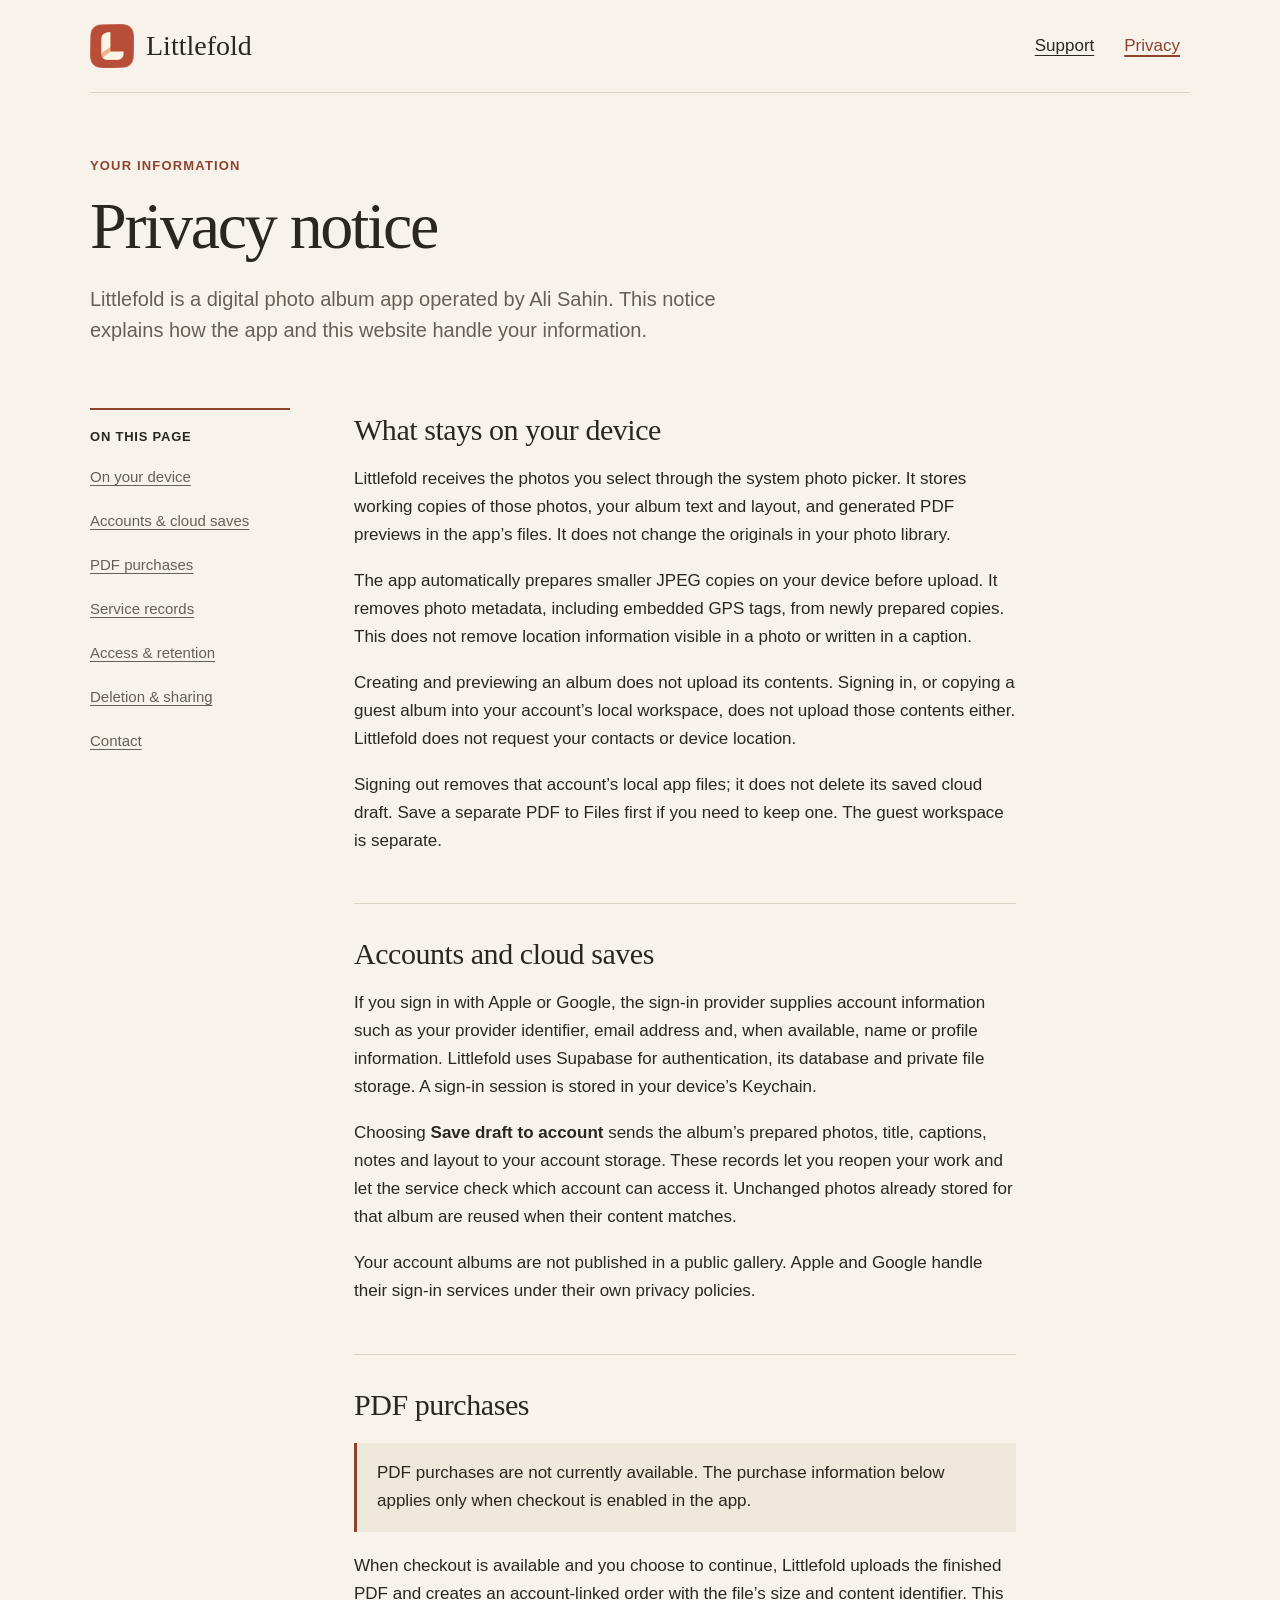
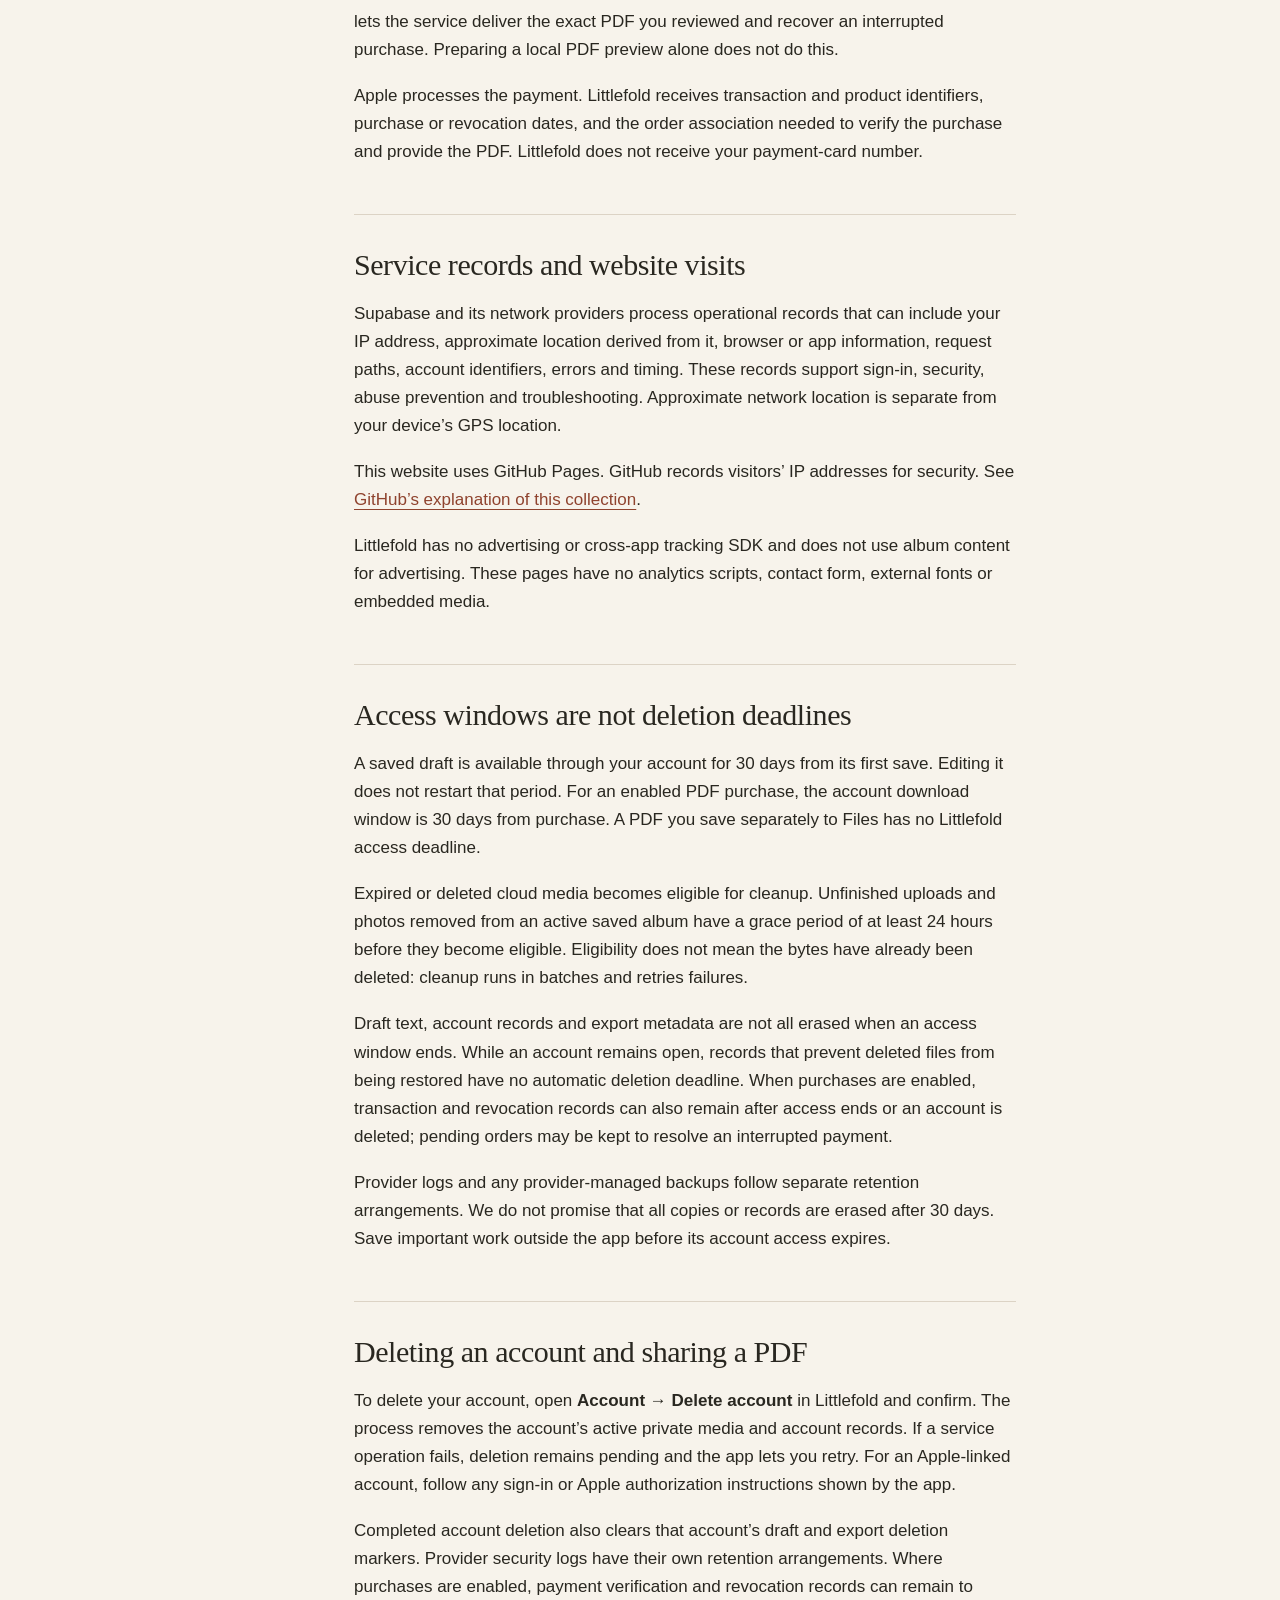
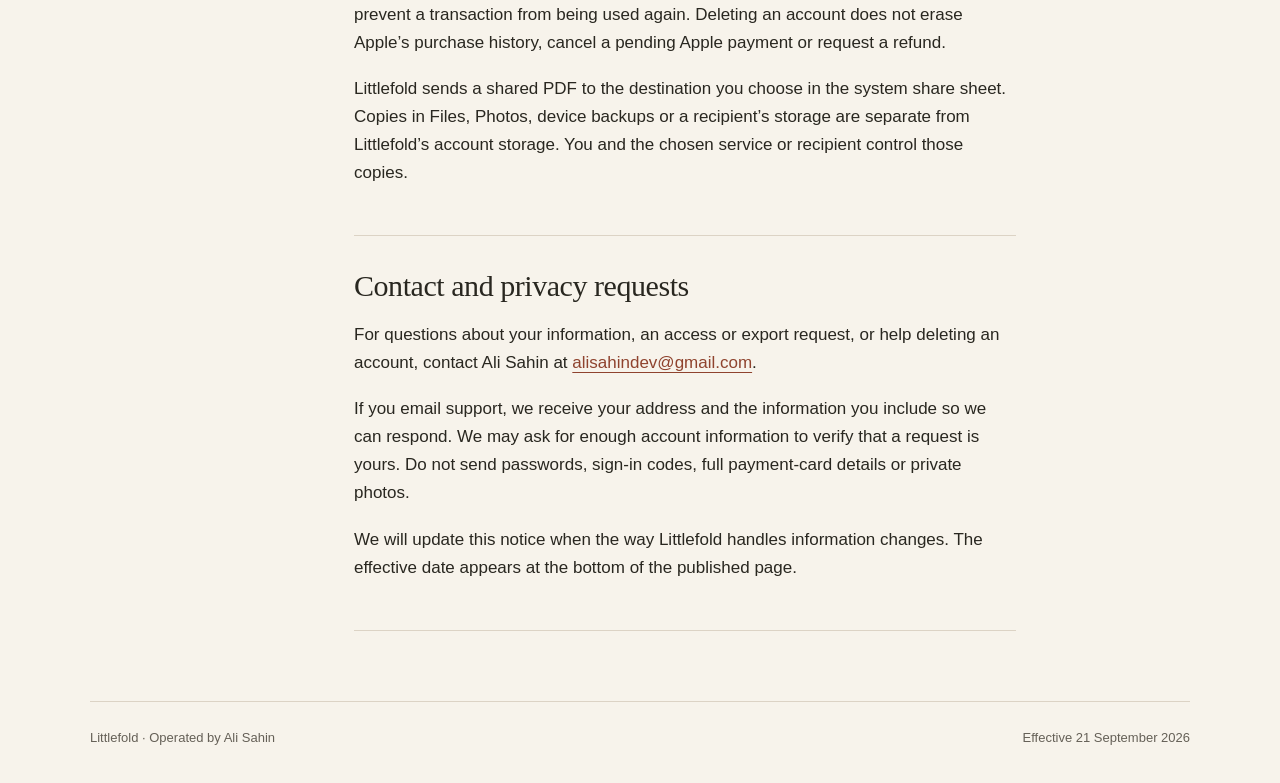
==== privacy.html @ f8caa30a "Publish Littlefold privacy and support pages" ====
<!doctype html>
<html lang="en">
<head>
  <meta charset="utf-8">
  <meta name="viewport" content="width=device-width, initial-scale=1">
  <meta name="referrer" content="no-referrer">
  <meta http-equiv="Content-Security-Policy" content="default-src 'none'; style-src 'self'; img-src 'self'; base-uri 'none'; form-action 'none'">

  <meta name="description" content="Help with Littlefold albums, account saves and PDFs, and an explanation of how your information is handled.">
  <title>Privacy — Littlefold</title>
  <link rel="icon" href="brand/littlefold.png" type="image/png">
  <link rel="stylesheet" href="styles.css">
</head>
<body>
  <a class="skip" href="#main">Skip to content</a>

  <header class="shell site-header">
    <a class="brand" href="index.html"><img src="brand/littlefold.png" alt="" width="44" height="44"><span>Littlefold</span></a>
    <nav aria-label="Main navigation"><a href="support.html">Support</a><a href="privacy.html" aria-current="page">Privacy</a></nav>
  </header>
  <main id="main" class="shell" tabindex="-1"><div class="hero">
  <p class="eyebrow">Your information</p>
  <h1>Privacy notice</h1>
  <p class="lead">Littlefold is a digital photo album app operated by Ali Sahin. This notice explains how the app and this website handle your information.</p>
</div>
<div class="reading-layout">
  <nav class="contents" aria-label="On this page"><p>On this page</p><div>
    <a href="#device">On your device</a><a href="#account">Accounts &amp; cloud saves</a><a href="#payments">PDF purchases</a><a href="#records">Service records</a><a href="#retention">Access &amp; retention</a><a href="#deletion">Deletion &amp; sharing</a><a href="#contact">Contact</a>
  </div></nav>
  <div class="prose">
    <section id="device">
      <h2>What stays on your device</h2>
      <p>Littlefold receives the photos you select through the system photo picker. It stores working copies of those photos, your album text and layout, and generated PDF previews in the app’s files. It does not change the originals in your photo library.</p>
      <p>The app automatically prepares smaller JPEG copies on your device before upload. It removes photo metadata, including embedded GPS tags, from newly prepared copies. This does not remove location information visible in a photo or written in a caption.</p>
      <p>Creating and previewing an album does not upload its contents. Signing in, or copying a guest album into your account’s local workspace, does not upload those contents either. Littlefold does not request your contacts or device location.</p>
      <p>Signing out removes that account’s local app files; it does not delete its saved cloud draft. Save a separate PDF to Files first if you need to keep one. The guest workspace is separate.</p>
    </section>
    <section id="account">
      <h2>Accounts and cloud saves</h2>
      <p>If you sign in with Apple or Google, the sign-in provider supplies account information such as your provider identifier, email address and, when available, name or profile information. Littlefold uses Supabase for authentication, its database and private file storage. A sign-in session is stored in your device’s Keychain.</p>
      <p>Choosing <strong>Save draft to account</strong> sends the album’s prepared photos, title, captions, notes and layout to your account storage. These records let you reopen your work and let the service check which account can access it. Unchanged photos already stored for that album are reused when their content matches.</p>
      <p>Your account albums are not published in a public gallery. Apple and Google handle their sign-in services under their own privacy policies.</p>
    </section>
    <section id="payments">
      <h2>PDF purchases</h2>
      <div class="note"><p>PDF purchases are not currently available. The purchase information below applies only when checkout is enabled in the app.</p></div>
      <p>When checkout is available and you choose to continue, Littlefold uploads the finished PDF and creates an account-linked order with the file’s size and content identifier. This lets the service deliver the exact PDF you reviewed and recover an interrupted purchase. Preparing a local PDF preview alone does not do this.</p>
      <p>Apple processes the payment. Littlefold receives transaction and product identifiers, purchase or revocation dates, and the order association needed to verify the purchase and provide the PDF. Littlefold does not receive your payment-card number.</p>
    </section>
    <section id="records">
      <h2>Service records and website visits</h2>
      <p>Supabase and its network providers process operational records that can include your IP address, approximate location derived from it, browser or app information, request paths, account identifiers, errors and timing. These records support sign-in, security, abuse prevention and troubleshooting. Approximate network location is separate from your device’s GPS location.</p>
      <p>This website uses GitHub Pages. GitHub records visitors’ IP addresses for security. See <a href="https://docs.github.com/en/pages/getting-started-with-github-pages/what-is-github-pages#data-collection">GitHub’s explanation of this collection</a>.</p>
      <p>Littlefold has no advertising or cross-app tracking SDK and does not use album content for advertising. These pages have no analytics scripts, contact form, external fonts or embedded media.</p>
    </section>
    <section id="retention">
      <h2>Access windows are not deletion deadlines</h2>
      <p>A saved draft is available through your account for 30 days from its first save. Editing it does not restart that period. For an enabled PDF purchase, the account download window is 30 days from purchase. A PDF you save separately to Files has no Littlefold access deadline.</p>
      <p>Expired or deleted cloud media becomes eligible for cleanup. Unfinished uploads and photos removed from an active saved album have a grace period of at least 24 hours before they become eligible. Eligibility does not mean the bytes have already been deleted: cleanup runs in batches and retries failures.</p>
      <p>Draft text, account records and export metadata are not all erased when an access window ends. While an account remains open, records that prevent deleted files from being restored have no automatic deletion deadline. When purchases are enabled, transaction and revocation records can also remain after access ends or an account is deleted; pending orders may be kept to resolve an interrupted payment.</p>
      <p>Provider logs and any provider-managed backups follow separate retention arrangements. We do not promise that all copies or records are erased after 30 days. Save important work outside the app before its account access expires.</p>
    </section>
    <section id="deletion">
      <h2>Deleting an account and sharing a PDF</h2>
      <p>To delete your account, open <strong>Account → Delete account</strong> in Littlefold and confirm. The process removes the account’s active private media and account records. If a service operation fails, deletion remains pending and the app lets you retry. For an Apple-linked account, follow any sign-in or Apple authorization instructions shown by the app.</p>
      <p>Completed account deletion also clears that account’s draft and export deletion markers. Provider security logs have their own retention arrangements. Where purchases are enabled, payment verification and revocation records can remain to prevent a transaction from being used again. Deleting an account does not erase Apple’s purchase history, cancel a pending Apple payment or request a refund.</p>
      <p>Littlefold sends a shared PDF to the destination you choose in the system share sheet. Copies in Files, Photos, device backups or a recipient’s storage are separate from Littlefold’s account storage. You and the chosen service or recipient control those copies.</p>
    </section>
    <section id="contact">
      <h2>Contact and privacy requests</h2>
      <p>For questions about your information, an access or export request, or help deleting an account, contact Ali Sahin at <a href="mailto:alisahindev@gmail.com">alisahindev@gmail.com</a>.</p>
      <p>If you email support, we receive your address and the information you include so we can respond. We may ask for enough account information to verify that a request is yours. Do not send passwords, sign-in codes, full payment-card details or private photos.</p>
      <p>We will update this notice when the way Littlefold handles information changes. The effective date appears at the bottom of the published page.</p>
    </section>
  </div>
</div>
</main>
  <footer class="shell site-footer"><p>Littlefold · Operated by Ali Sahin</p><p>Effective 21 September 2026</p></footer>
</body>
</html>
---- styles.css ----
:root {
  color-scheme: light;
  --cream: #f7f3eb;
  --paper: #fffdf8;
  --ink: #292720;
  --muted: #656057;
  --rust: #8f432e;
  --line: #dcd3c5;
  font-family: -apple-system, BlinkMacSystemFont, "Segoe UI", sans-serif;
  color: var(--ink);
  background: var(--cream);
  font-synthesis: none;
}
* { box-sizing: border-box; }
body { margin: 0; font-size: 17px; line-height: 1.65; }
.shell { width: min(1100px, calc(100% - 64px)); margin-inline: auto; }
a { color: var(--rust); text-underline-offset: .22em; text-decoration-thickness: 1px; overflow-wrap: anywhere; }
a:hover { text-decoration-thickness: 2px; }
:focus-visible { outline: 3px solid var(--rust); outline-offset: 5px; border-radius: 2px; }
.skip { position: absolute; top: 8px; left: 16px; padding: 12px 18px; background: var(--paper); transform: translateY(-200%); z-index: 10; }
.skip:focus { transform: none; }
.draft { background: #eee0d3; padding-block: 10px; font-size: 14px; }
.site-header { display: flex; align-items: center; justify-content: space-between; gap: 20px; padding-block: 24px; border-bottom: 1px solid var(--line); }
.brand { display: inline-flex; align-items: center; gap: 12px; text-decoration: none; color: var(--ink); font: 28px Georgia, "Times New Roman", serif; }
.brand img { display: block; flex: none; }
.site-header nav { display: flex; gap: 10px; flex-wrap: wrap; }
.site-header nav a { display: inline-flex; min-height: 44px; align-items: center; padding-inline: 10px; color: var(--ink); }
.site-header nav a[aria-current] { color: var(--rust); text-decoration-thickness: 2px; }
.hero { padding-block: 62px 44px; max-width: 790px; }
.eyebrow { color: var(--rust); font-size: 13px; letter-spacing: .09em; text-transform: uppercase; font-weight: 650; margin: 0 0 14px; }
h1, h2, h3 { line-height: 1.18; text-wrap: balance; }
h1 { font: normal clamp(42px, 5.4vw, 66px)/1.08 Georgia, "Times New Roman", serif; letter-spacing: -.035em; margin: 0 0 22px; }
h2 { font: normal 30px/1.23 Georgia, "Times New Roman", serif; letter-spacing: -.015em; margin: 0 0 16px; }
h3 { font-size: 18px; margin: 24px 0 8px; }
p { margin: 0 0 18px; }
.lead { font-size: 20px; line-height: 1.55; max-width: 60ch; color: var(--muted); }
.reading-layout { display: grid; grid-template-columns: 200px minmax(0, 1fr); gap: 64px; padding-bottom: 70px; align-items: start; }
.contents { border-top: 2px solid var(--rust); padding-top: 16px; position: sticky; top: 24px; }
.contents p { font-size: 13px; font-weight: 650; text-transform: uppercase; letter-spacing: .06em; margin-bottom: 8px; }
.contents a { display: flex; align-items: center; min-height: 44px; padding-block: 8px; font-size: 15px; color: var(--muted); }
.prose { max-width: 70ch; min-width: 0; }
.prose section { scroll-margin-top: 24px; padding-block: 4px 30px; margin-bottom: 28px; border-bottom: 1px solid var(--line); }
.prose section:last-child { margin-bottom: 0; }
ul, ol { padding-left: 24px; margin: 0 0 20px; }
li { padding-left: 4px; margin-bottom: 10px; }
.note { border-left: 3px solid var(--rust); padding: 16px 20px; background: #eee7dc; margin-block: 20px; }
.note p:last-child { margin-bottom: 0; }
.pending { font-weight: 600; color: var(--rust); }
.cards { display: grid; grid-template-columns: 1fr 1fr; gap: 24px; padding-bottom: 70px; }
.card { background: var(--paper); border: 1px solid var(--line); border-top: 3px solid var(--rust); padding: 30px; }
.card p { max-width: 40ch; color: var(--muted); }
.card a { display: inline-flex; align-items: center; min-height: 44px; font-weight: 600; }
.site-footer { border-top: 1px solid var(--line); padding-block: 25px 35px; display: flex; justify-content: space-between; flex-wrap: wrap; gap: 12px 32px; color: var(--muted); font-size: 13px; }
.site-footer p { margin: 0; }
@media (max-width: 760px) {
  .shell { width: calc(100% - 40px); }
  .site-header { padding-block: 18px; }
  .brand { font-size: 25px; gap: 9px; }
  .site-header nav { gap: 0; }
  .site-header nav a { padding-inline: 8px; font-size: 15px; }
  .hero { padding-block: 40px 28px; }
  .lead { font-size: 18px; }
  .reading-layout { grid-template-columns: minmax(0, 1fr); gap: 30px; padding-bottom: 40px; }
  .contents { position: static; }
  .contents div { display: flex; flex-wrap: wrap; gap: 0 22px; }
  .cards { grid-template-columns: minmax(0, 1fr); gap: 16px; padding-bottom: 40px; }
  .card { padding: 24px; }
}
@media (max-width: 380px) {
  .site-header { align-items: flex-start; flex-direction: column; gap: 10px; }
  .site-header nav a:first-child { padding-left: 0; }
}
@media print {
  body { background: white; color: black; }
  .shell { width: 100%; }
  .site-header nav, .contents, .skip { display: none; }
  .reading-layout { display: block; }
  .prose { max-width: none; }
  .hero { padding-block: 24px; }
  a { color: inherit; }
}
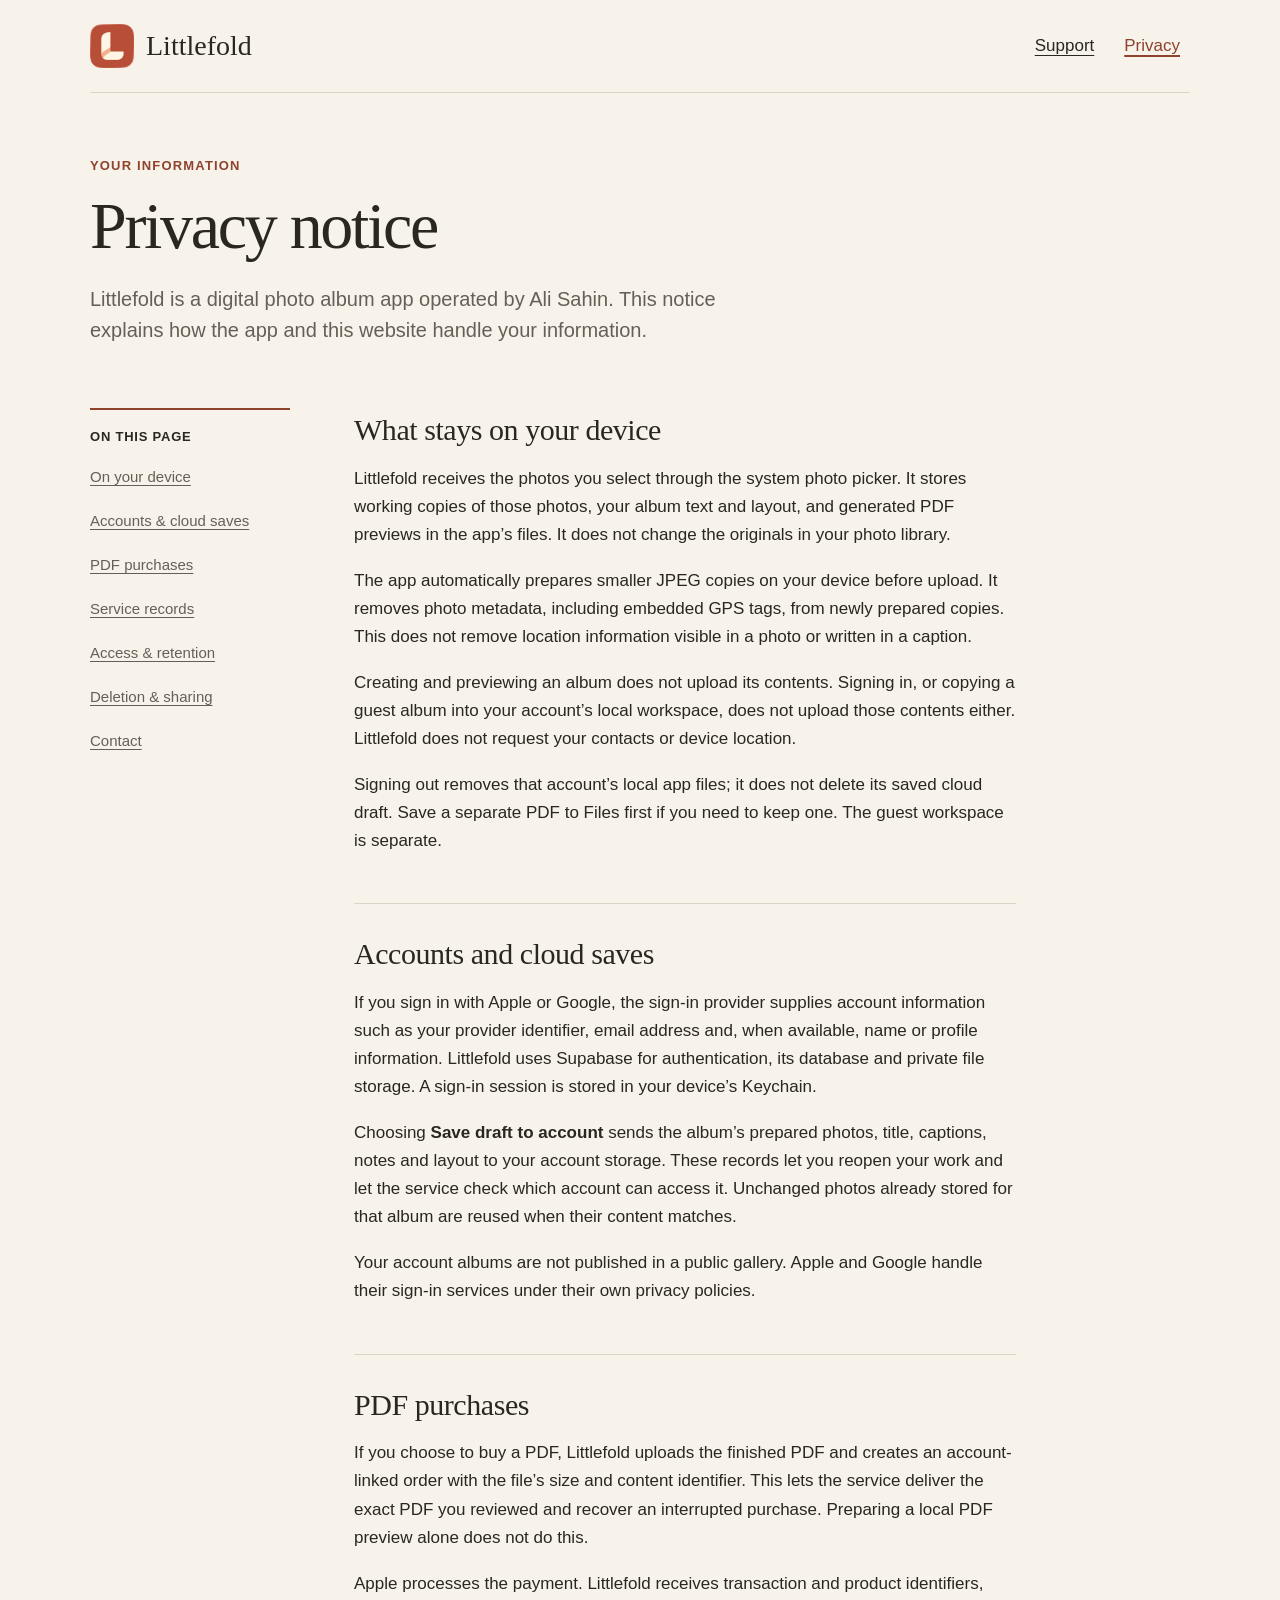
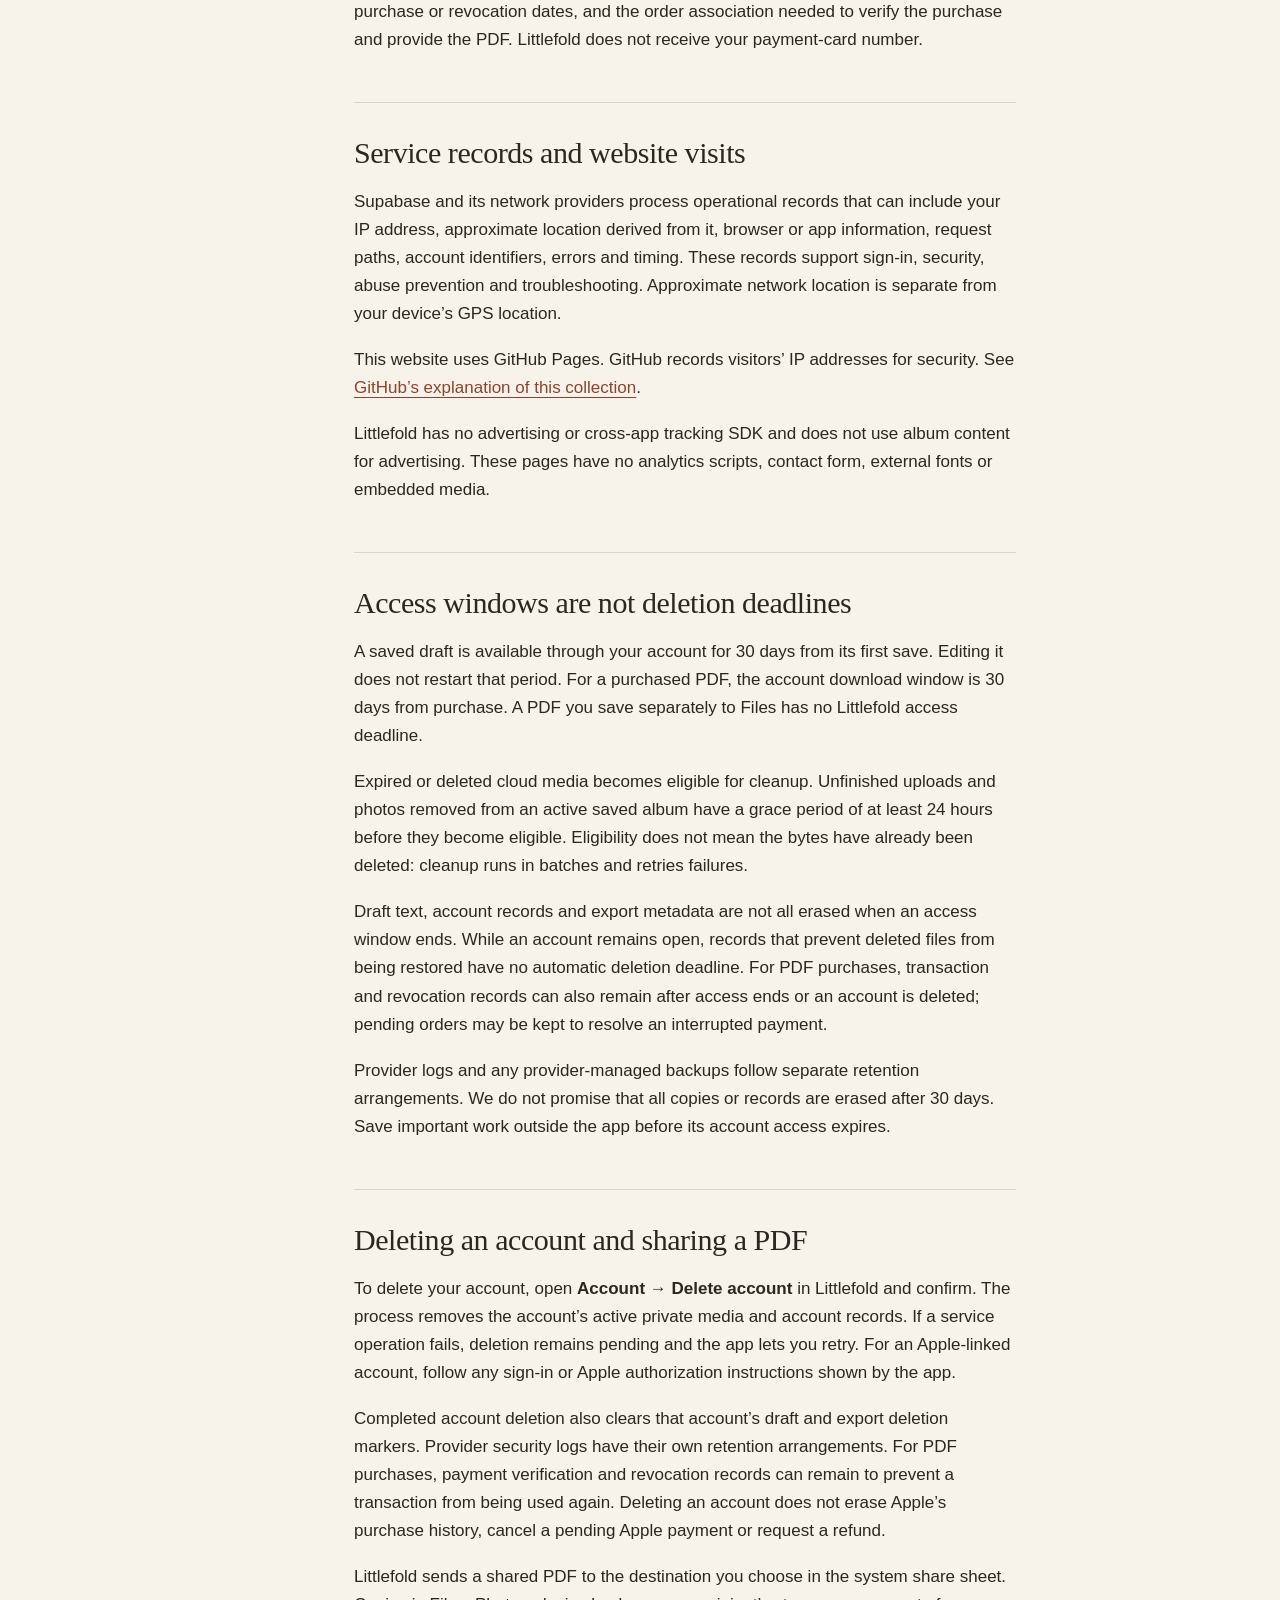
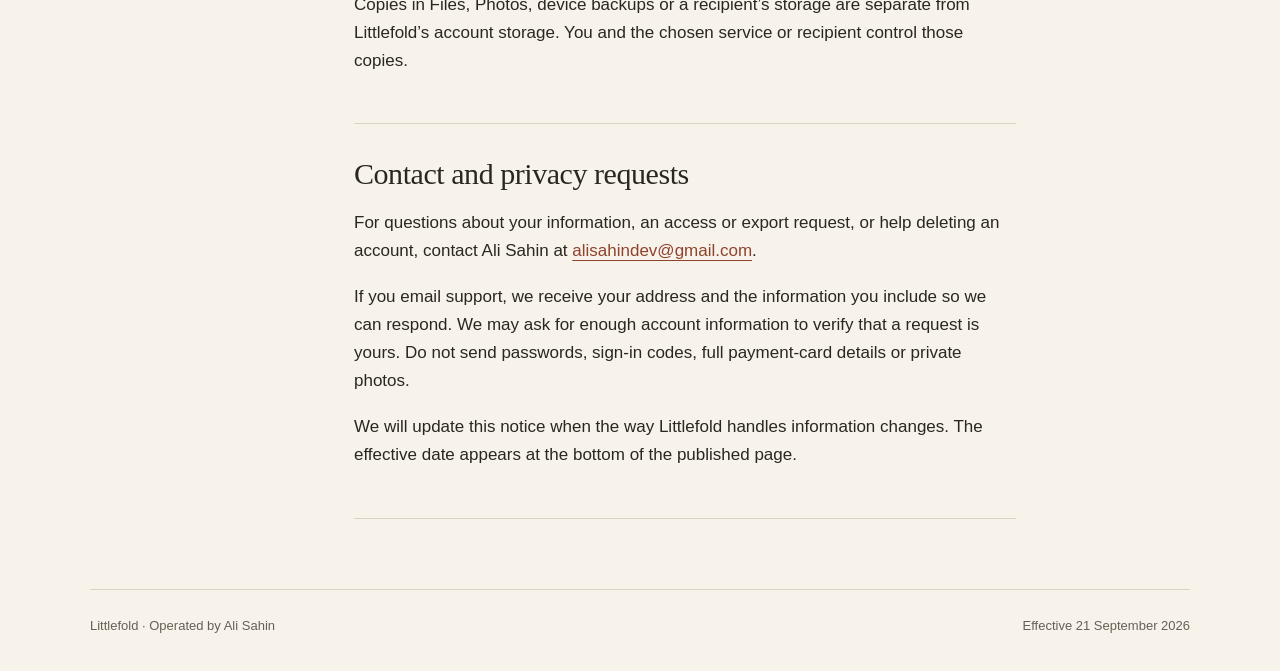
==== commit 34dd68c5: "Keep purchase guidance free of internal release notes" ====
--- a/privacy.html
+++ b/privacy.html
@@ -43,8 +43,7 @@
     </section>
     <section id="payments">
       <h2>PDF purchases</h2>
-      <div class="note"><p>PDF purchases are not currently available. The purchase information below applies only when checkout is enabled in the app.</p></div>
-      <p>When checkout is available and you choose to continue, Littlefold uploads the finished PDF and creates an account-linked order with the file’s size and content identifier. This lets the service deliver the exact PDF you reviewed and recover an interrupted purchase. Preparing a local PDF preview alone does not do this.</p>
+      <p>If you choose to buy a PDF, Littlefold uploads the finished PDF and creates an account-linked order with the file’s size and content identifier. This lets the service deliver the exact PDF you reviewed and recover an interrupted purchase. Preparing a local PDF preview alone does not do this.</p>
       <p>Apple processes the payment. Littlefold receives transaction and product identifiers, purchase or revocation dates, and the order association needed to verify the purchase and provide the PDF. Littlefold does not receive your payment-card number.</p>
     </section>
     <section id="records">
@@ -55,15 +54,15 @@
     </section>
     <section id="retention">
       <h2>Access windows are not deletion deadlines</h2>
-      <p>A saved draft is available through your account for 30 days from its first save. Editing it does not restart that period. For an enabled PDF purchase, the account download window is 30 days from purchase. A PDF you save separately to Files has no Littlefold access deadline.</p>
+      <p>A saved draft is available through your account for 30 days from its first save. Editing it does not restart that period. For a purchased PDF, the account download window is 30 days from purchase. A PDF you save separately to Files has no Littlefold access deadline.</p>
       <p>Expired or deleted cloud media becomes eligible for cleanup. Unfinished uploads and photos removed from an active saved album have a grace period of at least 24 hours before they become eligible. Eligibility does not mean the bytes have already been deleted: cleanup runs in batches and retries failures.</p>
-      <p>Draft text, account records and export metadata are not all erased when an access window ends. While an account remains open, records that prevent deleted files from being restored have no automatic deletion deadline. When purchases are enabled, transaction and revocation records can also remain after access ends or an account is deleted; pending orders may be kept to resolve an interrupted payment.</p>
+      <p>Draft text, account records and export metadata are not all erased when an access window ends. While an account remains open, records that prevent deleted files from being restored have no automatic deletion deadline. For PDF purchases, transaction and revocation records can also remain after access ends or an account is deleted; pending orders may be kept to resolve an interrupted payment.</p>
       <p>Provider logs and any provider-managed backups follow separate retention arrangements. We do not promise that all copies or records are erased after 30 days. Save important work outside the app before its account access expires.</p>
     </section>
     <section id="deletion">
       <h2>Deleting an account and sharing a PDF</h2>
       <p>To delete your account, open <strong>Account → Delete account</strong> in Littlefold and confirm. The process removes the account’s active private media and account records. If a service operation fails, deletion remains pending and the app lets you retry. For an Apple-linked account, follow any sign-in or Apple authorization instructions shown by the app.</p>
-      <p>Completed account deletion also clears that account’s draft and export deletion markers. Provider security logs have their own retention arrangements. Where purchases are enabled, payment verification and revocation records can remain to prevent a transaction from being used again. Deleting an account does not erase Apple’s purchase history, cancel a pending Apple payment or request a refund.</p>
+      <p>Completed account deletion also clears that account’s draft and export deletion markers. Provider security logs have their own retention arrangements. For PDF purchases, payment verification and revocation records can remain to prevent a transaction from being used again. Deleting an account does not erase Apple’s purchase history, cancel a pending Apple payment or request a refund.</p>
       <p>Littlefold sends a shared PDF to the destination you choose in the system share sheet. Copies in Files, Photos, device backups or a recipient’s storage are separate from Littlefold’s account storage. You and the chosen service or recipient control those copies.</p>
     </section>
     <section id="contact">
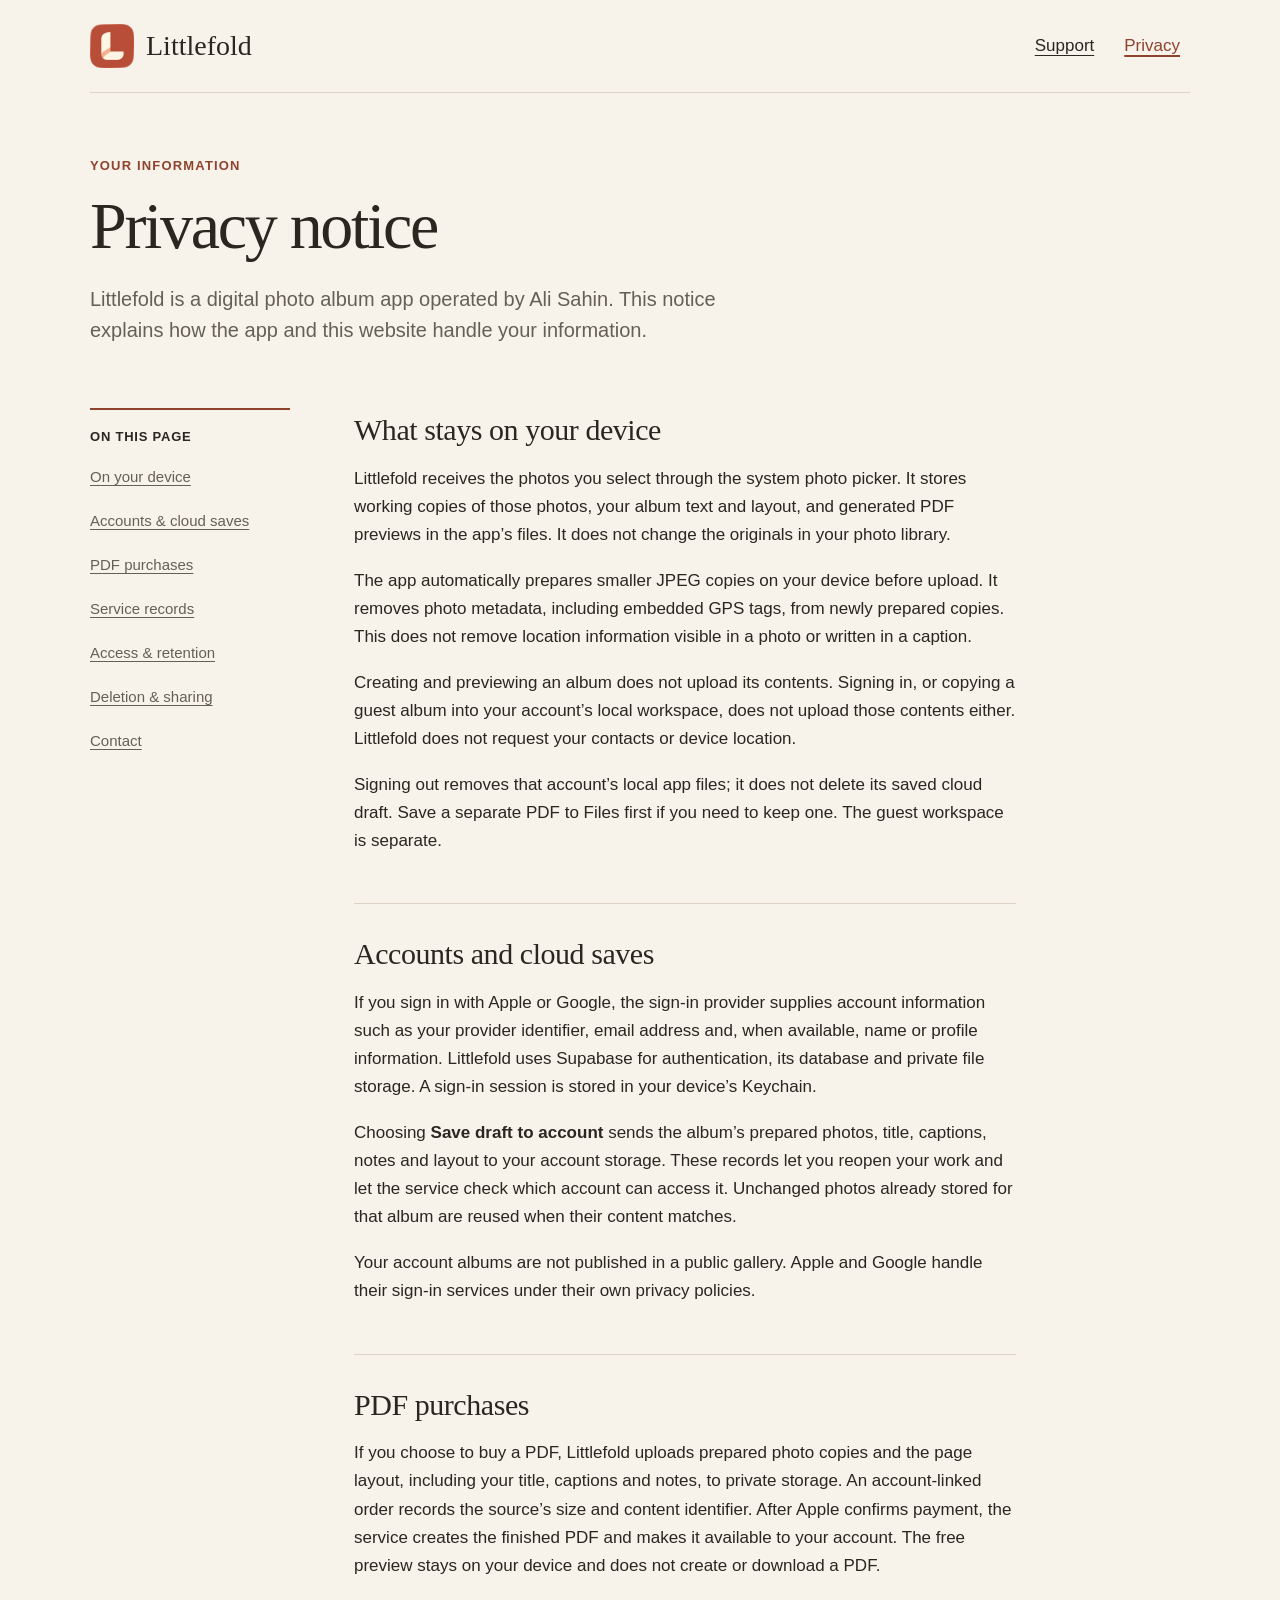
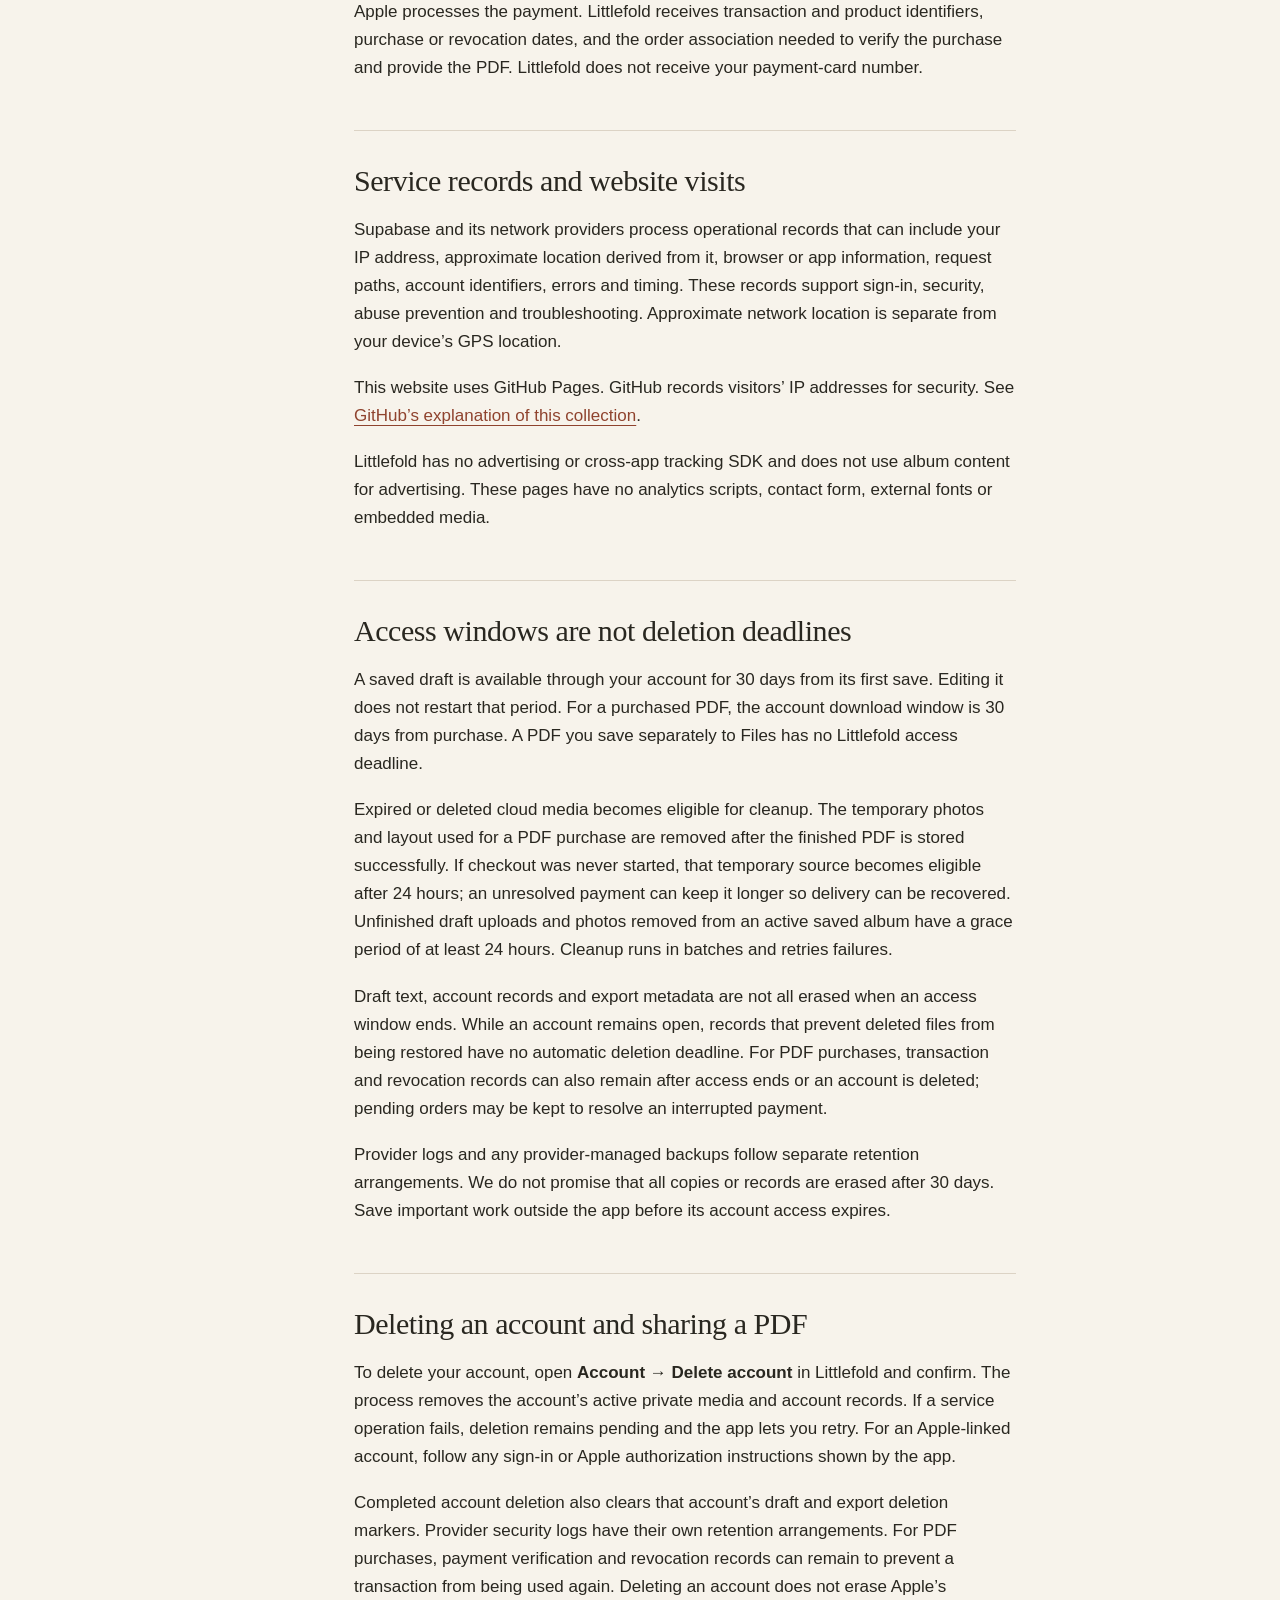
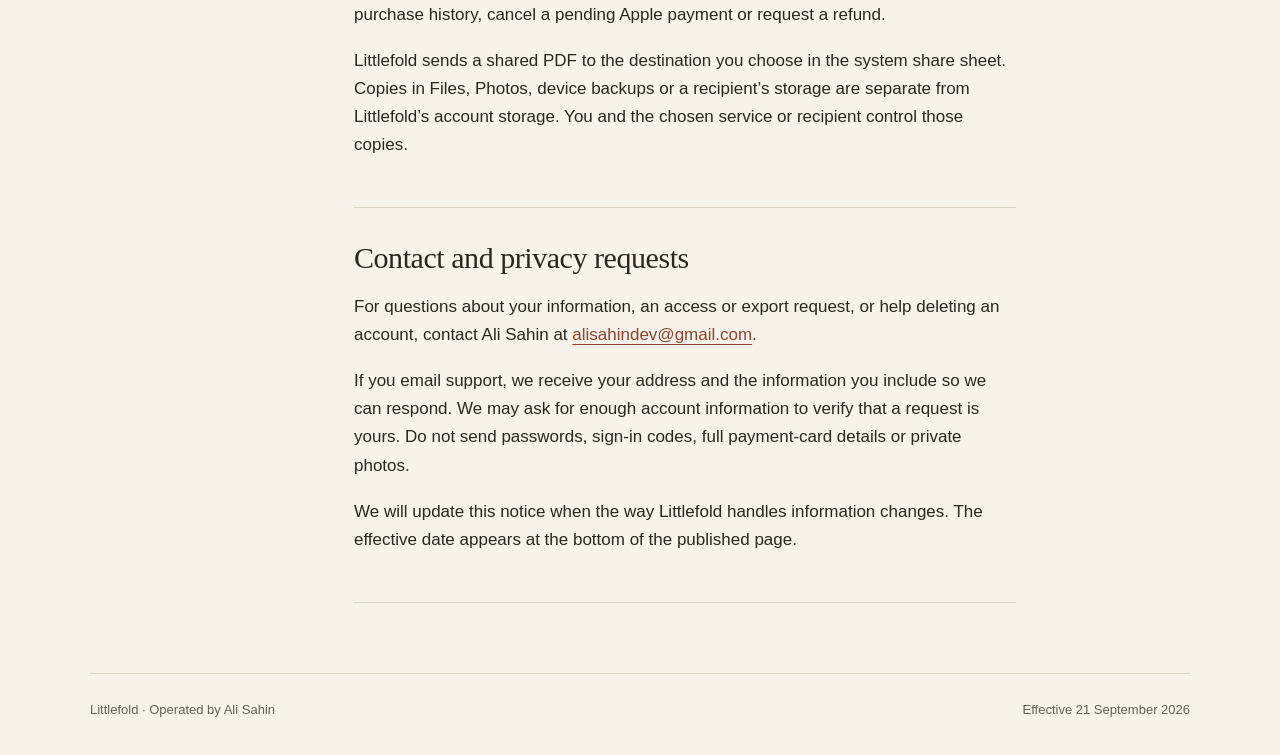
==== commit 649a16b6: "Explain server-created PDFs and temporary purchase sources" ====
--- a/privacy.html
+++ b/privacy.html
@@ -43,7 +43,7 @@
     </section>
     <section id="payments">
       <h2>PDF purchases</h2>
-      <p>If you choose to buy a PDF, Littlefold uploads the finished PDF and creates an account-linked order with the file’s size and content identifier. This lets the service deliver the exact PDF you reviewed and recover an interrupted purchase. Preparing a local PDF preview alone does not do this.</p>
+      <p>If you choose to buy a PDF, Littlefold uploads prepared photo copies and the page layout, including your title, captions and notes, to private storage. An account-linked order records the source’s size and content identifier. After Apple confirms payment, the service creates the finished PDF and makes it available to your account. The free preview stays on your device and does not create or download a PDF.</p>
       <p>Apple processes the payment. Littlefold receives transaction and product identifiers, purchase or revocation dates, and the order association needed to verify the purchase and provide the PDF. Littlefold does not receive your payment-card number.</p>
     </section>
     <section id="records">
@@ -55,7 +55,7 @@
     <section id="retention">
       <h2>Access windows are not deletion deadlines</h2>
       <p>A saved draft is available through your account for 30 days from its first save. Editing it does not restart that period. For a purchased PDF, the account download window is 30 days from purchase. A PDF you save separately to Files has no Littlefold access deadline.</p>
-      <p>Expired or deleted cloud media becomes eligible for cleanup. Unfinished uploads and photos removed from an active saved album have a grace period of at least 24 hours before they become eligible. Eligibility does not mean the bytes have already been deleted: cleanup runs in batches and retries failures.</p>
+      <p>Expired or deleted cloud media becomes eligible for cleanup. The temporary photos and layout used for a PDF purchase are removed after the finished PDF is stored successfully. If checkout was never started, that temporary source becomes eligible after 24 hours; an unresolved payment can keep it longer so delivery can be recovered. Unfinished draft uploads and photos removed from an active saved album have a grace period of at least 24 hours. Cleanup runs in batches and retries failures.</p>
       <p>Draft text, account records and export metadata are not all erased when an access window ends. While an account remains open, records that prevent deleted files from being restored have no automatic deletion deadline. For PDF purchases, transaction and revocation records can also remain after access ends or an account is deleted; pending orders may be kept to resolve an interrupted payment.</p>
       <p>Provider logs and any provider-managed backups follow separate retention arrangements. We do not promise that all copies or records are erased after 30 days. Save important work outside the app before its account access expires.</p>
     </section>
